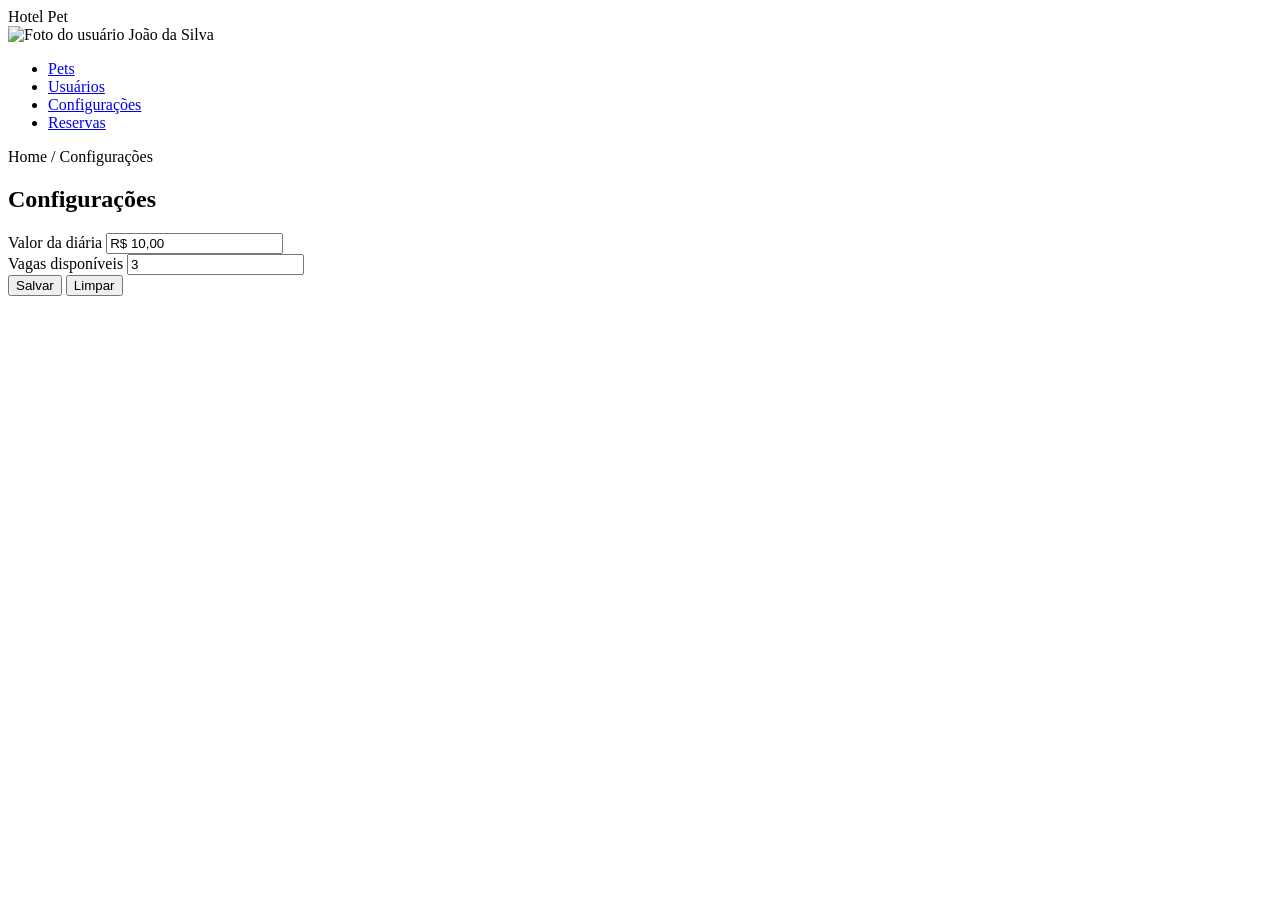
==== configuracoes.html @ aa24c3ea "parte inicial: login, listas e formularios" ====
<!DOCTYPE html>
<html lang="pt-br">
<head>
  <meta charset="UTF-8">
  <meta name="viewport" content="width=device-width, initial-scale=1.0">
  <title>Hotel Pet - Configurações</title>
  <link rel="stylesheet" href="css/estilo.css">
</head>
<body>

  <div class="topo">
    <div class="logo">Hotel Pet</div>
    <div class="usuario">
      <img src="img/avatar.png" alt="Foto do usuário">
      <span>João da Silva</span>
    </div>
  </div>

  <div class="container">

    <div class="menu-lateral">
      <ul>
        <li><a href="pets.html">Pets</a></li>
        <li><a href="usuarios.html">Usuários</a></li>
        <li><a href="configuracoes.html" class="ativo">Configurações</a></li>
        <li><a href="reservas.html">Reservas</a></li>
      </ul>
    </div>

    <div class="conteudo">

      <p class="breadcrumb">Home / Configurações</p>

      <div class="cartao">

        <h2>Configurações</h2>

        <form>

          <div class="campo">
            <label>Valor da diária</label>
            <input type="text" value="R$ 10,00">
          </div>

          <div class="campo">
            <label>Vagas disponíveis</label>
            <input type="text" value="3">
          </div>

          <div class="form-botoes">
            <button class="botao-salvar">Salvar</button>
            <button class="botao-limpar">Limpar</button>
          </div>

        </form>

      </div>

    </div>

  </div>

</body>
</html>
---- css/estilo.css ----
/* Hotel Pet - estilos */
/* por enquanto vazio, o CSS vem na semana 2 */
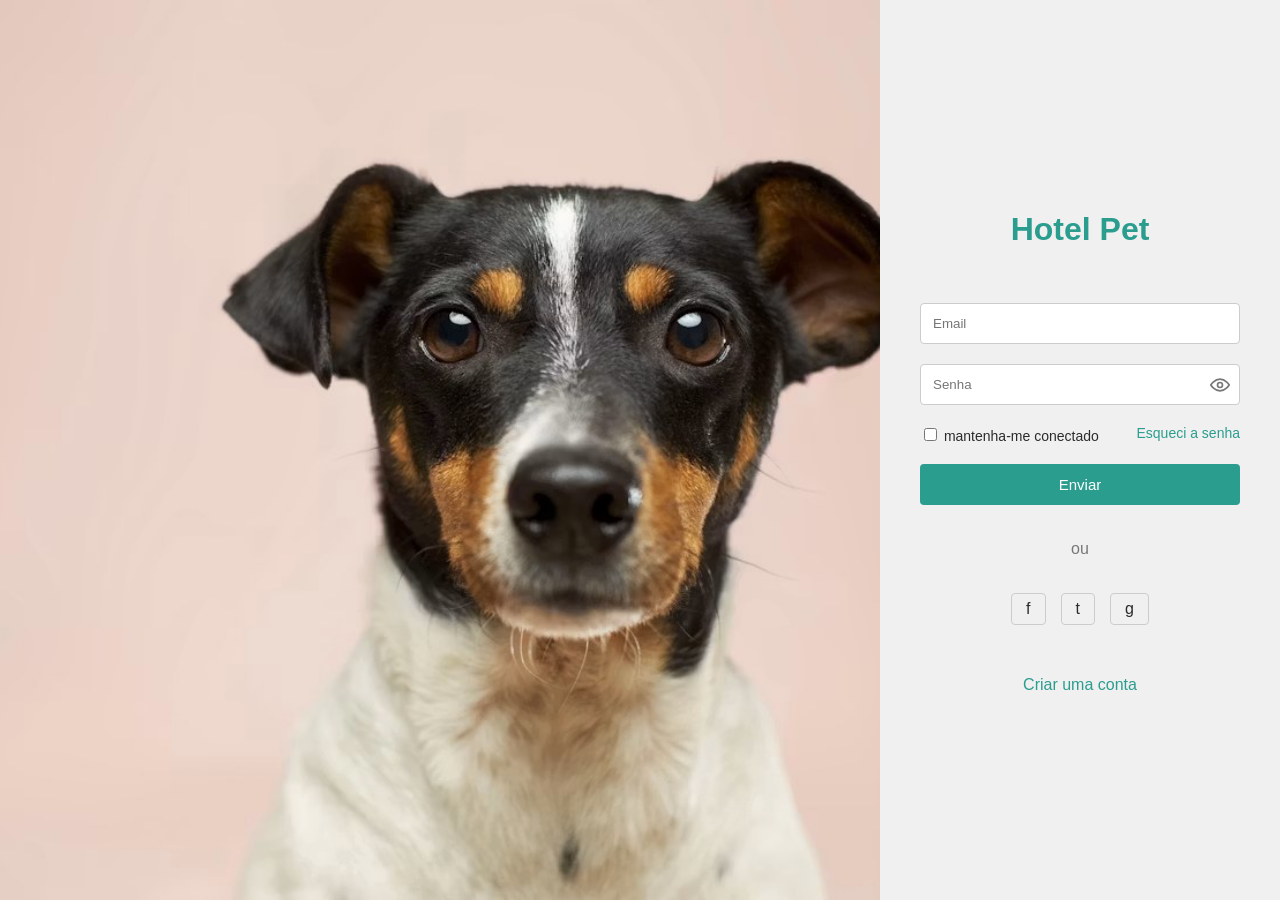
==== commit bf44d56c: "Etapa 1: navegação e login com JavaScript Login validando usuários salvos no localStorage, criar con" ====
--- a/configuracoes.html
+++ b/configuracoes.html
@@ -11,8 +11,11 @@
   <div class="topo">
     <div class="logo">Hotel Pet</div>
     <div class="usuario">
-      <img src="img/avatar.png" alt="Foto do usuário">
-      <span>João da Silva</span>
+      <a href="perfil.html" class="usuario-link" title="Editar perfil">
+        <img src="img/avatar.png" alt="Foto do usuário" id="foto-usuario">
+        <span id="nome-usuario">João da Silva</span>
+      </a>
+      <a href="#" id="sair" class="sair">Sair</a>
     </div>
   </div>
 
@@ -29,27 +32,29 @@
 
     <div class="conteudo">
 
-      <p class="breadcrumb">Home / Configurações</p>
+      <p class="breadcrumb"><a href="reservas.html">Home</a> / Configurações</p>
 
       <div class="cartao">
 
         <h2>Configurações</h2>
 
-        <form>
+        <p id="mensagem" class="mensagem" hidden></p>
+
+        <form id="form-configuracoes">
 
           <div class="campo">
-            <label>Valor da diária</label>
-            <input type="text" value="R$ 10,00">
+            <label for="config-diaria">Valor da diária</label>
+            <input type="text" id="config-diaria" inputmode="decimal">
           </div>
 
           <div class="campo">
-            <label>Vagas disponíveis</label>
-            <input type="text" value="3">
+            <label for="config-vagas">Vagas disponíveis</label>
+            <input type="text" id="config-vagas" inputmode="numeric">
           </div>
 
           <div class="form-botoes">
-            <button class="botao-salvar">Salvar</button>
-            <button class="botao-limpar">Limpar</button>
+            <button type="button" class="botao-salvar" id="botao-salvar">Salvar</button>
+            <button type="button" class="botao-limpar" id="botao-limpar">Limpar</button>
           </div>
 
         </form>
@@ -60,5 +65,9 @@
 
   </div>
 
+  <script src="js/dados.js"></script>
+  <script src="js/comum.js"></script>
+  <script src="js/configuracoes.js"></script>
+
 </body>
 </html>
--- a/css/estilo.css
+++ b/css/estilo.css
@@ -1,2 +1,696 @@
-/* Hotel Pet - estilos */
-/* por enquanto vazio, o CSS vem na semana 2 */
+/* reset basico */
+* {
+    box-sizing: border-box;
+}
+
+body {
+    margin: 0;
+    font-family: Arial, sans-serif;
+    color: #2b2b2b;
+    background-color: #faf6f0;
+}
+
+/* topo */
+.topo {
+    display: flex;
+    justify-content: space-between;
+    align-items: center;
+    background-color: #ffffff;
+    padding: 15px 30px;
+    border-bottom: 2px solid #e0e0e0;
+}
+
+.logo {
+    color: #2a9d8f;
+    font-size: 24px;
+    font-weight: bold;
+}
+
+.usuario {
+    display: flex;
+    align-items: center;
+}
+
+.usuario img {
+    width: 35px;
+    height: 35px;
+    border-radius: 50%;
+    margin-right: 10px;
+}
+
+/* estrutura das colunas */
+.container {
+    display: flex;
+    min-height: calc(100vh - 71px);
+}
+
+/* menu lateral */
+.menu-lateral {
+    width: 220px;
+    background-color: #ffffff;
+    border-right: 2px solid #e0e0e0;
+    padding-top: 20px;
+}
+
+.menu-lateral ul {
+    list-style: none;
+    padding: 0;
+    margin: 0;
+}
+
+.menu-lateral li a {
+    display: block;
+    padding: 12px 20px;
+    color: #2b2b2b;
+    text-decoration: none;
+}
+
+.menu-lateral li a:hover {
+    background-color: #f2f2f2;
+}
+
+.menu-lateral a.ativo {
+    background-color: #e6f4f2;
+    border-left: 4px solid #2a9d8f;
+    color: #2a9d8f;
+    font-weight: bold;
+}
+
+/* conteudo */
+.conteudo {
+    flex: 1;
+    padding: 30px;
+}
+
+.breadcrumb {
+    color: #777777;
+    margin-bottom: 20px;
+}
+
+.cartao {
+    background-color: #f0f0f0;
+    padding: 30px;
+    border-radius: 8px;
+}
+
+.cartao h2 {
+    margin-top: 0;
+}
+
+/* botoes */
+.botao-novo, .botao-branco {
+    display: inline-block;
+    background-color: #ffffff;
+    color: #2a9d8f;
+    border: 1px solid #2a9d8f;
+    padding: 8px 16px;
+    border-radius: 6px;
+    text-decoration: none;
+    cursor: pointer;
+    font-size: 14px;
+}
+
+.botao-azul {
+    background-color: #2a9d8f;
+    color: #ffffff;
+    border: none;
+    padding: 9px 18px;
+    border-radius: 6px;
+    cursor: pointer;
+    font-size: 14px;
+}
+
+.botao-azul:hover {
+    background-color: #21867a;
+}
+
+.acoes-topo {
+    margin-bottom: 15px;
+}
+
+.acoes-topo a, .acoes-topo button {
+    margin-right: 10px;
+}
+
+/* filtro visualizar por */
+.visualizar-por {
+    color: #555555;
+}
+
+.tag-ativa, .tag {
+    display: inline-block;
+    padding: 5px 14px;
+    border-radius: 6px;
+    text-decoration: none;
+    margin-left: 6px;
+}
+
+.tag-ativa {
+    border: 1px solid #9b59b6;
+    color: #9b59b6;
+}
+
+.tag {
+    border: 1px solid #2a9d8f;
+    color: #2a9d8f;
+}
+
+/* area de pesquisa */
+.pesquisa {
+    display: flex;
+    flex-wrap: wrap;
+    gap: 15px;
+    background-color: #e4e4e4;
+    padding: 20px;
+    border-radius: 6px;
+    margin: 20px 0;
+}
+
+.pesquisa .campo {
+    width: 47%;
+}
+
+.pesquisa-botoes {
+    width: 100%;
+    text-align: right;
+}
+
+/* campos de formulario */
+.campo {
+    margin-bottom: 15px;
+}
+
+.campo label {
+    display: block;
+    color: #555555;
+    margin-bottom: 5px;
+}
+
+.campo input[type="text"],
+.campo input[type="password"],
+.campo input[type="date"],
+.campo input[type="file"],
+.campo select,
+.campo textarea {
+    width: 100%;
+    padding: 9px;
+    border: 1px solid #cccccc;
+    border-radius: 4px;
+    font-size: 14px;
+}
+
+textarea {
+    min-height: 80px;
+    resize: vertical;
+}
+
+/* tabelas */
+.tabela {
+    width: 100%;
+    border-collapse: collapse;
+    background-color: #ffffff;
+    margin-top: 10px;
+}
+
+.tabela th {
+    text-align: left;
+    padding: 12px;
+    color: #2a9d8f;
+    background-color: #f7f7f7;
+    border-bottom: 2px solid #e0e0e0;
+}
+
+.tabela td {
+    padding: 12px;
+    border-bottom: 1px solid #e0e0e0;
+}
+
+.tabela a {
+    color: #9b59b6;
+    text-decoration: none;
+    margin-right: 8px;
+}
+
+.foto-tabela {
+    width: 32px;
+    height: 32px;
+    border-radius: 50%;
+}
+
+/* etiquetas de status */
+.status {
+    display: inline-block;
+    padding: 4px 12px;
+    border-radius: 4px;
+    border: 1px solid;
+    font-size: 13px;
+}
+
+.status.reservada {
+    color: #2a9d8f;
+    border-color: #2a9d8f;
+}
+
+.status.andamento {
+    color: #52b788;
+    border-color: #52b788;
+}
+
+.status.finalizada {
+    color: #2a6fb0;
+    border-color: #2a6fb0;
+}
+
+.status.ativo {
+    color: #52b788;
+    border-color: #52b788;
+}
+
+.status.inativo {
+    color: #e76f51;
+    border-color: #e76f51;
+}
+
+.status.cancelada {
+    color: #8d8d8d;
+    border-color: #8d8d8d;
+}
+
+/* formularios */
+.cartao form {
+    max-width: 620px;
+}
+
+.form-botoes {
+    display: flex;
+    justify-content: space-between;
+    margin-top: 20px;
+}
+
+.botao-salvar {
+    background-color: #2a9d8f;
+    color: #ffffff;
+    border: none;
+    padding: 10px 24px;
+    border-radius: 6px;
+    cursor: pointer;
+    font-size: 14px;
+}
+
+.botao-salvar:hover {
+    background-color: #21867a;
+}
+
+.botao-limpar {
+    background-color: #ffffff;
+    color: #2a9d8f;
+    border: 1px solid #2a9d8f;
+    padding: 10px 24px;
+    border-radius: 6px;
+    cursor: pointer;
+    font-size: 14px;
+}
+
+/* formulario de pet com imagem ao lado */
+.form-pet {
+    display: flex;
+    gap: 30px;
+}
+
+.form-campos {
+    flex: 1;
+}
+
+.form-imagem label {
+    display: block;
+    color: #555555;
+    margin-bottom: 5px;
+}
+
+.form-imagem img {
+    width: 180px;
+    height: 180px;
+    border: 1px solid #cccccc;
+    background-color: #ededed;
+}
+
+/* total das diarias */
+.total {
+    font-size: 16px;
+    margin: 20px 0;
+}
+
+.total span {
+    color: #2a9d8f;
+    font-weight: bold;
+}
+
+/* imagens na edicao de reserva */
+.imagens-reserva {
+    display: flex;
+    gap: 10px;
+    margin: 15px 0;
+}
+
+.imagens-reserva img {
+    width: 90px;
+    height: 90px;
+    border: 1px solid #cccccc;
+    background-color: #ededed;
+}
+
+.add-imagem {
+    display: inline-block;
+    width: 90px;
+    height: 90px;
+    line-height: 90px;
+    text-align: center;
+    font-size: 30px;
+    color: #999999;
+    text-decoration: none;
+    border: 1px solid #cccccc;
+    background-color: #f0f0f0;
+}
+
+/* telas de visualizar */
+.detalhes {
+    border-collapse: collapse;
+    margin-bottom: 20px;
+}
+
+.detalhes td {
+    padding: 6px 10px;
+    vertical-align: top;
+}
+
+.detalhes .rotulo {
+    text-align: right;
+    color: #555555;
+    font-weight: bold;
+    white-space: nowrap;
+}
+
+.detalhes a {
+    color: #2a9d8f;
+    text-decoration: none;
+}
+
+.img-reserva {
+    width: 70px;
+    height: 70px;
+    border: 1px solid #cccccc;
+    background-color: #ededed;
+    margin-right: 8px;
+}
+
+.img-pet {
+    width: 100px;
+    height: 100px;
+    border: 1px solid #cccccc;
+    background-color: #ededed;
+}
+
+.reserva-completa {
+    color: #2a6fb0;
+    margin: 4px 0;
+}
+
+.reserva-andamento {
+    color: #52b788;
+    margin: 4px 0;
+}
+
+.botao-voltar {
+    display: inline-block;
+    background-color: #ffffff;
+    color: #2a9d8f;
+    border: 1px solid #2a9d8f;
+    padding: 10px 24px;
+    border-radius: 6px;
+    text-decoration: none;
+    margin-top: 10px;
+}
+
+/* tela de login */
+.tela-login {
+    display: flex;
+    min-height: 100vh;
+}
+
+.login-imagem {
+    flex: 1;
+    background-color: #e0e0e0;
+}
+
+.login-imagem img {
+    width: 100%;
+    height: 100%;
+    object-fit: cover;
+    display: block;
+}
+
+.login-caixa {
+    width: 400px;
+    background-color: #f0f0f0;
+    padding: 40px;
+    display: flex;
+    flex-direction: column;
+    justify-content: center;
+    gap: 15px;
+}
+
+.login-caixa h1 {
+    color: #2a9d8f;
+    text-align: center;
+    margin-bottom: 40px;
+}
+
+.login-caixa input[type="text"],
+.login-caixa input[type="password"] {
+    width: 100%;
+    padding: 12px;
+    margin-bottom: 20px;
+    border: 1px solid #cccccc;
+    border-radius: 4px;
+}
+
+.login-caixa input[type="submit"] {
+    width: 100%;
+    background-color: #2a9d8f;
+    color: #ffffff;
+    border: none;
+    padding: 12px;
+    border-radius: 4px;
+    font-size: 15px;
+    cursor: pointer;
+}
+
+.login-caixa input[type="submit"]:hover {
+    background-color: #21867a;
+}
+
+.login-opcoes {
+    display: flex;
+    justify-content: space-between;
+    margin-bottom: 20px;
+    font-size: 14px;
+}
+
+.divisor {
+    text-align: center;
+    color: #777777;
+    margin: 20px 0;
+}
+
+.login-social {
+    display: flex;
+    justify-content: center;
+    gap: 15px;
+    margin-bottom: 20px;
+}
+
+.login-social a {
+    color: #2b2b2b;
+    text-decoration: none;
+    border: 1px solid #cccccc;
+    padding: 6px 14px;
+    border-radius: 4px;
+}
+
+.login-criar {
+    text-align: center;
+}
+
+.login-criar a, .login-opcoes a {
+    color: #2a9d8f;
+    text-decoration: none;
+}
+
+/* ===== adicionado na Web II (JavaScript) ===== */
+
+/* campos e botoes usam a mesma fonte da pagina */
+input, select, textarea, button {
+    font-family: inherit;
+}
+
+/* topo: nome e foto levam ao perfil, botao sair */
+.usuario-link {
+    display: flex;
+    align-items: center;
+    color: #2b2b2b;
+    text-decoration: none;
+}
+
+.usuario-link:hover span {
+    color: #2a9d8f;
+}
+
+.sair {
+    margin-left: 20px;
+    color: #777777;
+    text-decoration: none;
+    font-size: 14px;
+    border-left: 1px solid #e0e0e0;
+    padding-left: 20px;
+}
+
+.sair:hover {
+    color: #e76f51;
+}
+
+/* links do breadcrumb */
+.breadcrumb a {
+    color: #777777;
+    text-decoration: none;
+}
+
+.breadcrumb a:hover {
+    color: #2a9d8f;
+    text-decoration: underline;
+}
+
+/* mensagens de erro, aviso e sucesso */
+.mensagem {
+    padding: 10px 14px;
+    border-radius: 6px;
+    margin: 0 0 15px 0;
+    font-size: 14px;
+    border: 1px solid;
+}
+
+.mensagem.erro {
+    color: #b23a1f;
+    background-color: #fdecea;
+    border-color: #e76f51;
+}
+
+.mensagem.aviso {
+    color: #7a5a00;
+    background-color: #fff6db;
+    border-color: #e9c46a;
+}
+
+.mensagem.sucesso {
+    color: #1f6f5c;
+    background-color: #e6f4f2;
+    border-color: #2a9d8f;
+}
+
+/* campo de senha com o botao do olho */
+.campo-senha {
+    position: relative;
+}
+
+.campo-senha input {
+    padding-right: 44px !important;
+}
+
+.ver-senha {
+    position: absolute;
+    right: 8px;
+    top: 9px;
+    background: none;
+    border: none;
+    cursor: pointer;
+    color: #777777;
+    padding: 2px;
+}
+
+.ver-senha.ativo {
+    color: #2a9d8f;
+}
+
+/* periodo: as duas datas lado a lado */
+.periodo {
+    display: flex;
+    gap: 10px;
+}
+
+/* campos desabilitados */
+.campo input:disabled,
+.campo select:disabled,
+.campo textarea:disabled {
+    background-color: #f7f7f7;
+    color: #555555;
+}
+
+/* foto no formulario de usuario */
+.preview-avatar {
+    display: block;
+    width: 80px;
+    height: 80px;
+    border-radius: 50%;
+    object-fit: cover;
+    margin-bottom: 8px;
+    border: 1px solid #cccccc;
+}
+
+.input-imagem {
+    display: block;
+    margin-top: 8px;
+    max-width: 180px;
+    font-size: 12px;
+}
+
+.form-imagem img,
+.imagens-reserva img,
+.img-reserva,
+.img-pet,
+.foto-tabela {
+    object-fit: cover;
+}
+
+/* botoes que sao links (tela de ver usuario) */
+a.botao-salvar,
+a.botao-limpar {
+    display: inline-block;
+    text-decoration: none;
+}
+
+/* aviso de tabela vazia */
+.lista-vazia {
+    background-color: #ffffff;
+    padding: 20px;
+    text-align: center;
+    color: #777777;
+    margin-top: 0;
+}
+
+/* historico de reservas na tela do pet */
+.reserva-item {
+    margin: 4px 0;
+}
+
+.reserva-item a {
+    text-decoration: none;
+    color: inherit;
+}
+
+.reserva-item a:hover {
+    text-decoration: underline;
+}
+
+.reserva-item.finalizada { color: #2a6fb0; }
+.reserva-item.andamento { color: #52b788; }
+.reserva-item.reservada { color: #2a9d8f; }
+.reserva-item.cancelada { color: #8d8d8d; }
